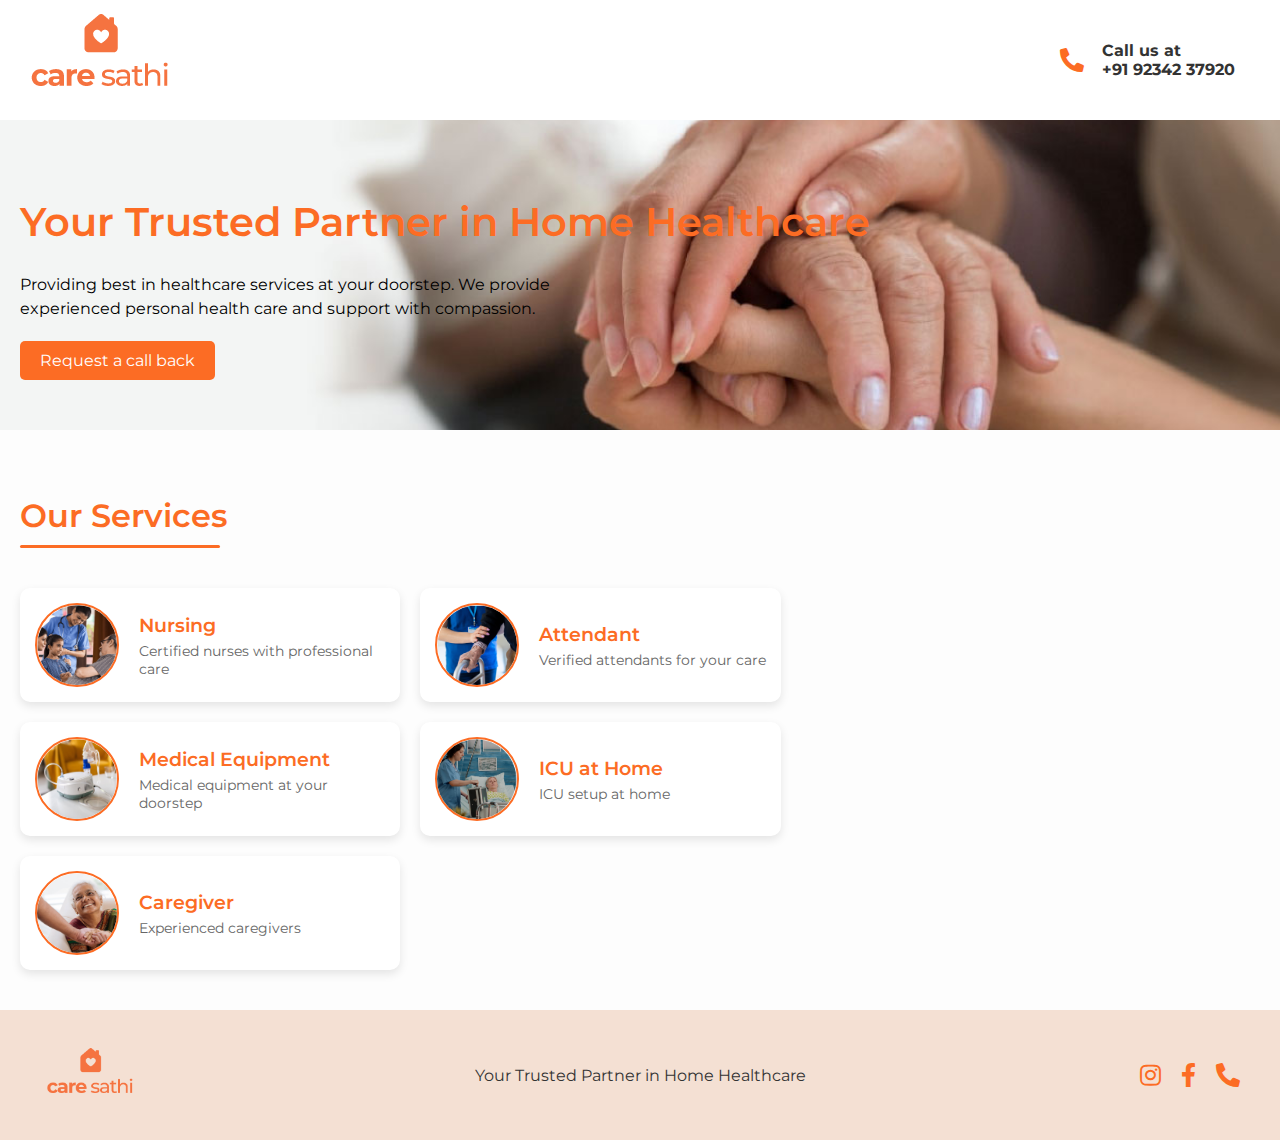
==== Landing page/healthcare.html @ c3883299 "Add files via upload" ====
<!DOCTYPE html>
<html lang="en">
<head>
    <meta charset="UTF-8">
    <meta content="width=device-width, initial-scale=1.0" name="viewport">
    <title>Caresathi</title>
    <link rel="stylesheet" href="https://cdnjs.cloudflare.com/ajax/libs/font-awesome/5.15.4/css/all.min.css">
    <link rel="stylesheet" href="healthcare.css">
    <script>
        function copy(){
            navigator.clipboard.writeText('+91 92342 37920').then(() => {
                alert("Copy Kar liya!")
            })
            .catch(err => {
                console.error('Nahi Copy Kiya: ', err);
            });
        }
        document.addEventListener("DOMContentLoaded", () => {
  document.getElementById("btn_click").addEventListener("click", () => {
    window.location.href = "index.html"; 
  });
});
    </script>
</head>
<body>
    <header>
        <div class="logo"><a href="./healthcare.html" ><img src="images/logo.png"></div></a>
        <div class="header-contact" data-aos="fade-left">
            <a onclick="copy" class="contact-link">
              <i class="fas fa-phone-alt"></i>
              <span>Call us at <br> +91 92342 37920</span>
            </a>
          </div>
    </header>

    <section class="hero">
        <h1>Your Trusted Partner in Home Healthcare</h1>
        <p class="service-description-hero">Providing best in healthcare services at your doorstep. We provide experienced personal health care and support with compassion.</p>
        <a href="index.html" class="btn-primary">Request a call back</a>

    </section>

    <section class="services">
        <div class="service-title">
            <h2>Our Services</h2>

        </div>
        <div class="services-container">
            <div class="services-left">
                <div class="service-box">
                    <img src="images/nursing.png" alt="Nursing">
                    <div>
                        <h3>Nursing</h3>
                        <p>Certified nurses with professional care</p>
                    </div>
                </div>
                <div class="service-box">
                    <img src="images/Medical.png" alt="Medical Equipment">
                    <div>
                        <h3>Medical Equipment</h3>
                        <p>Medical equipment at your doorstep</p>
                    </div>
                </div>
                <div class="service-box">
                    <img src="images/caregiver.png" alt="Caregiver">
                    <div>
                        <h3>Caregiver</h3>
                        <p>Experienced caregivers</p>
                    </div>
                </div>
            </div>
            <div class="services-right">
                <div class="service-box">
                    <img src="images/attended.png" alt="Attendant">
                    <div>
                        <h3>Attendant</h3>
                        <p>Verified attendants for your care</p>
                    </div>
                </div>
                <div class="service-box">
                    <img src="images/icuathome.png" alt="ICU at Home">
                    <div>
                        <h3>ICU at Home</h3>
                        <p>ICU setup at home</p>
                    </div>
                </div>
            </div>
        </div>
    </section>
    
    <footer>
        <div class="footer-container">
            <div class="footer-logo">
                <img src="images/logo.png" alt="Care Sathi Logo" class="logo-img"> <!-- Ensure logo is placed correctly -->
            </div>
            <p class="footer-text">Your Trusted Partner in Home Healthcare</p>
            <div class="footer-social">
                <a href="#" aria-label="Instagram"><i class="fab fa-instagram"></i></a>
                <a href="#" aria-label="Facebook"><i class="fab fa-facebook-f"></i></a>
                <a href="#" aria-label="Phone"><i class="fas fa-phone-alt" onclick="copy()"></i></a>
            </div>
        </div>
    </footer>
</body>
</html>
---- Landing page/healthcare.css ----
@import url("https://fonts.googleapis.com/css2?family=Montserrat:ital,wght@0,100..900;1,100..900&display=swap");
html {
  scroll-behavior: smooth;
  font-family: "Montserrat";
}
h1,
h2,
h3,
h4,
h5,
h6 {
  font-family: "Montserrat";
  font-weight: 600;
}

p,
a,
button,
input,
select,
textarea {
  font-family: "Montserrat";
}
body {
  margin: 0;
  padding: 0;
  font-family: "Montserrat";
  box-sizing: border-box;
  display: flex;
  flex-direction: column;
  min-height: 100vh;
}

header {
  display: flex;
  justify-content: space-between;
  align-items: center;
  height: 80px;
  padding: 20px;
  background-color: #fff;
  box-shadow: 0 2px 5px rgba(0, 0, 0, 0.1);
}

.logo {
  display: flex;
  align-items: center;
  gap: 10px;
  font-size: 1.5rem;
  color: #fc6c24;
}

.contact {
  font-size: 0.9rem;
  color: #333;
}
.header-contact {
  display: flex;
  align-items: center;
}

.contact-link {
  display: flex;
  align-items: center;
  gap: 10px;
  color: #fc6c24;
  font-size: 1rem;
  font-weight: bold;
  text-decoration: none;
  transition: all 0.3s ease;
  padding-right: 25px;
}

.contact-link i {
  font-size: 1.5rem;
  padding: 8px;
}

.contact-link span {
  color: #333;
  line-height: 1.2;
}

.hero {
  text-align: center;
  padding: 50px 20px;
  height: 100%;
  background: url("./images/hero-image.jpg") no-repeat center center/cover;
  color: #fff;
}

.hero h1 {
  font-size: 2.5rem;
  text-align: left;
  color: #fc6c24;
}

.hero p {
  color: #000;
  font-size: 1rem;
  margin: 20px 0;
}

.btn-primary {
  background-color: #fc6c24;
  color: #fff;
  padding: 10px 20px;
  border: none;
  border-radius: 5px;
  font-size: 1rem;
  text-decoration: none;
  display: inline-block;
  float: left;
  margin: 0;
}

.services {
  padding: 40px 20px;
  background-color: #fdfdfd;
  text-align: left;
}

.services h2 {
  font-size: 2rem;
  color: #fc6c24;
  margin-bottom: 10px;
  position: relative;
  display: inline-block;
}

.services h2::after {
  content: "";
  display: block;
  width: 200px;
  height: 3px;
  background-color: #fc6c24;
  margin: 10px 0 0;
  border-radius: 10px;
}

.service-description {
  margin-top: 10px;
  font-size: 1rem;
  color: #666;
  line-height: 1.5;
  max-width: 600px;
}
.service-description-hero {
  margin-top: 10px;
  font-size: 1rem;
  color: #666;
  text-align: left;
  line-height: 1.5;
  max-width: 600px;
}

.services-container {
  display: flex;
  justify-content: flex-start;
  gap: 20px;
  margin-top: 30px;
  flex-wrap: wrap;
}

.services-left,
.services-right {
  display: flex;
  flex-direction: column;
  gap: 20px;
}

.service-box {
  display: flex;
  align-items: center;
  gap: 20px;
  background: #fff;
  box-shadow: 0 4px 10px rgba(0, 0, 0, 0.1);
  border-radius: 10px;
  padding: 15px;
  max-width: 350px;
  transition: transform 0.3s ease, box-shadow 0.3s ease;
  text-align: left;
}
/* ye niche wala code nikal dena agar hover pe elevation nahi chahiye toh*/
.service-box:hover {
  transform: translateY(-5px);
  box-shadow: 0 6px 15px rgba(0, 0, 0, 0.2);
}

.service-box img {
  width: 80px;
  height: 80px;
  border-radius: 50%;
  object-fit: cover;
  border: 2px solid #fc6c24;
}

.service-box h3 {
  font-size: 1.2rem;
  color: #fc6c24;
  margin: 0;
}

.service-box p {
  font-size: 0.9rem;
  color: #666;
  margin: 5px 0 0;
}

@media (max-width: 768px) {
  .services-container {
    flex-direction: column;
    align-items: flex-start;
  }

  .service-box {
    width: 90%;
  }
}

footer {
  background-color: #f4e0d3;
  padding: 15px 30px;
  color: #333;
  text-align: center;
}

.footer-container {
  display: flex;
  justify-content: space-between;
  align-items: center;
  max-width: 1200px;
  margin: 0 auto;
}

.footer-logo {
  display: flex;
  align-items: center;
  gap: 10px;
}

.footer-logo .logo-img {
  width: 100px;
  height: 100px;
}

.footer-logo span {
  font-size: 1.5rem;
  color: #fc6c24;
}

.footer-text {
  flex-grow: 1;
  font-size: 1rem;
  color: #333;
}

.footer-social {
  display: flex;
  gap: 20px;
}

.footer-social a {
  color: #fc6c24;
  font-size: 1.5rem;
  text-decoration: none;
}

.footer-social a:hover {
  color: #333;
}
@media (max-width: 768px) {
  .hero h1 {
    font-size: 2rem;
  }

  .hero p {
    font-size: 0.9rem;
  }

  .btn-primary {
    font-size: 0.9rem;
  }

  .services-container {
    flex-direction: column;
    align-items: center;
  }

  .services-left,
  .services-right {
    width: 100%;
    align-items: center;
  }

  .service-box {
    width: 100%;
    max-width: 350px;
  }
}

@media (max-width: 480px) {
  .services-container {
    flex-direction: column;
  }

  .services-left,
  .services-right {
    width: 100%;
  }

  .service-box {
    width: 100%;
    margin-bottom: 15px;
  }

  footer {
    margin-top: auto;
  }
}
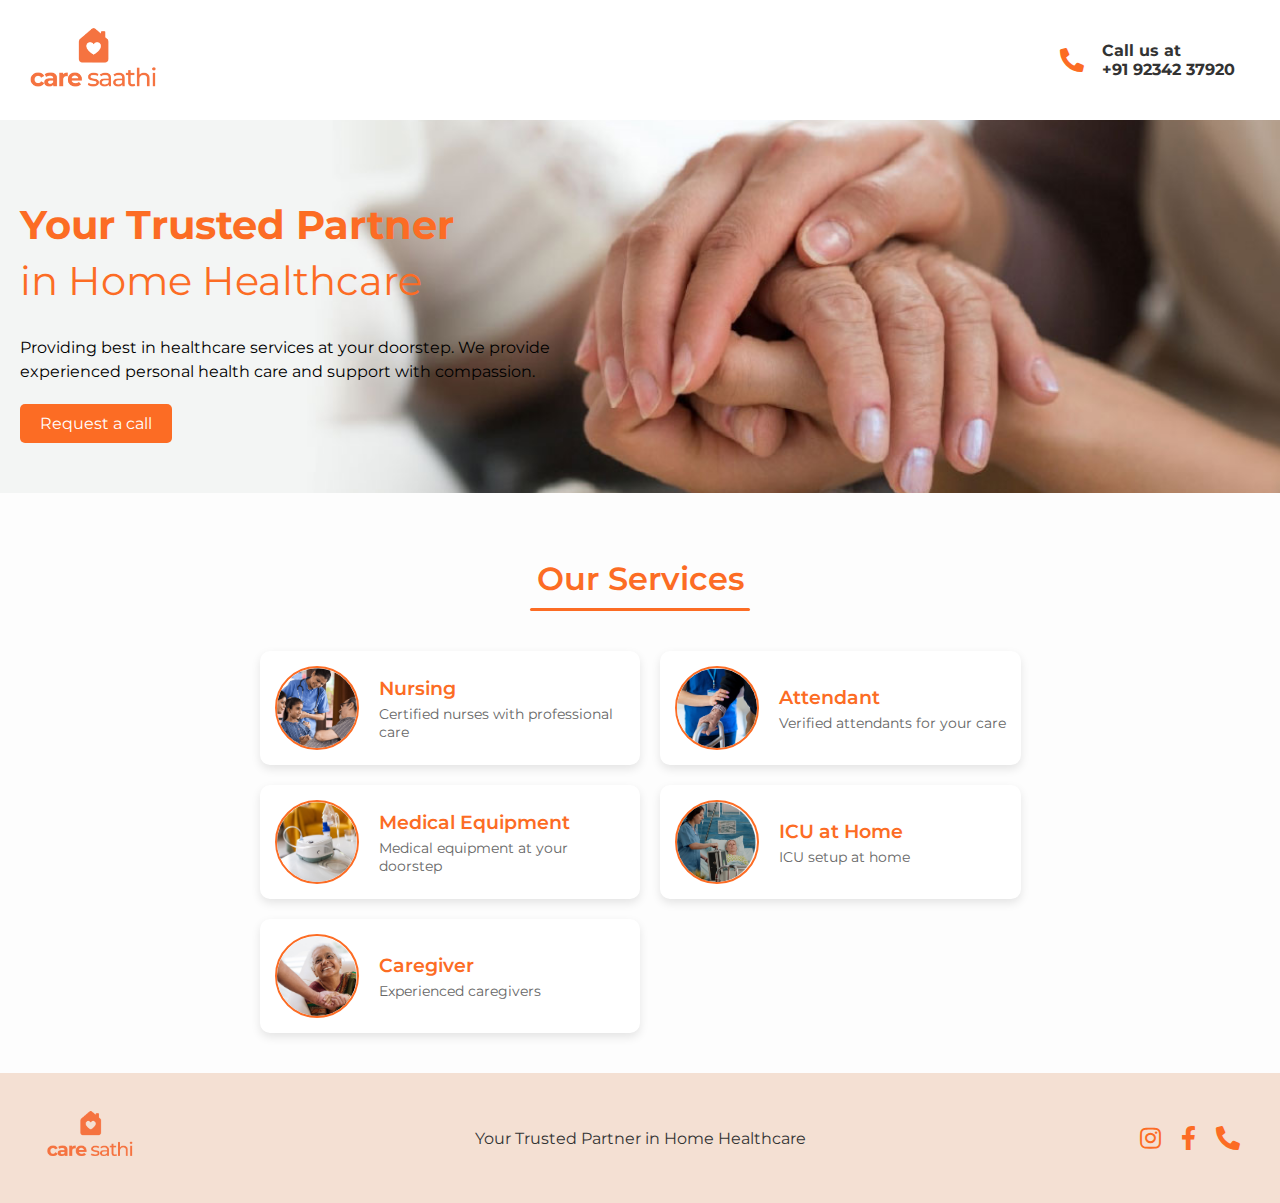
==== commit a2b7a8ce: "Add files via upload" ====
--- a/Landing page/healthcare.html
+++ b/Landing page/healthcare.html
@@ -4,27 +4,28 @@
     <meta charset="UTF-8">
     <meta content="width=device-width, initial-scale=1.0" name="viewport">
     <title>Caresathi</title>
+    <link rel="icon" href="./images/logo-main.png" type="image/png" />  
+    <link rel="icon" href="./images/logo-main.png/logo-192x192.png" sizes="192x192" />
+    <link rel="icon" href="./images/logo-main.png/logo-512x512.png" sizes="512x512" />
+    <link rel="apple-touch-icon" href="./images/logo-main.png/logo-180x180.png">
+    <link rel="icon" href="./images/logo-main.png/logo-192x192.png" sizes="192x192" />
     <link rel="stylesheet" href="https://cdnjs.cloudflare.com/ajax/libs/font-awesome/5.15.4/css/all.min.css">
-    <link rel="stylesheet" href="healthcare.css">
+    <link rel="stylesheet" href="./Styles/healthcare.css">
     <script>
         function copy(){
             navigator.clipboard.writeText('+91 92342 37920').then(() => {
-                alert("Copy Kar liya!")
+                alert("Phone Number copied to clipboard")
             })
             .catch(err => {
-                console.error('Nahi Copy Kiya: ', err);
+                console.error('Error Copying ', err);
             });
         }
-        document.addEventListener("DOMContentLoaded", () => {
-  document.getElementById("btn_click").addEventListener("click", () => {
-    window.location.href = "index.html"; 
-  });
-});
+
     </script>
 </head>
 <body>
     <header>
-        <div class="logo"><a href="./healthcare.html" ><img src="images/logo.png"></div></a>
+        <div class="logo"><a href="./healthcare.html" ><img src="images/logo-main.png"></div></a>
         <div class="header-contact" data-aos="fade-left">
             <a onclick="copy" class="contact-link">
               <i class="fas fa-phone-alt"></i>
@@ -34,9 +35,13 @@
     </header>
 
     <section class="hero">
-        <h1>Your Trusted Partner in Home Healthcare</h1>
-        <p class="service-description-hero">Providing best in healthcare services at your doorstep. We provide experienced personal health care and support with compassion.</p>
-        <a href="index.html" class="btn-primary">Request a call back</a>
+        <h1>
+            <strong>Your Trusted Partner</strong><br> in Home Healthcare
+          </h1>
+          <p class="service-description-hero">
+            Providing best in healthcare services at your doorstep. We provide experienced personal health care and support with compassion.
+          </p>
+        <a href="./Enquire.html" class="btn-primary">Request a call</a>
 
     </section>
 
@@ -48,21 +53,21 @@
         <div class="services-container">
             <div class="services-left">
                 <div class="service-box">
-                    <img src="images/nursing.png" alt="Nursing">
+                    <img src="./images/nursing.png" alt="Nursing">
                     <div>
                         <h3>Nursing</h3>
                         <p>Certified nurses with professional care</p>
                     </div>
                 </div>
                 <div class="service-box">
-                    <img src="images/Medical.png" alt="Medical Equipment">
+                    <img src="./images/Medical.png" alt="Medical Equipment">
                     <div>
                         <h3>Medical Equipment</h3>
                         <p>Medical equipment at your doorstep</p>
                     </div>
                 </div>
                 <div class="service-box">
-                    <img src="images/caregiver.png" alt="Caregiver">
+                    <img src="./images/caregiver.png" alt="Caregiver">
                     <div>
                         <h3>Caregiver</h3>
                         <p>Experienced caregivers</p>
@@ -71,14 +76,14 @@
             </div>
             <div class="services-right">
                 <div class="service-box">
-                    <img src="images/attended.png" alt="Attendant">
+                    <img src="./images/attended.png" alt="Attendant">
                     <div>
                         <h3>Attendant</h3>
                         <p>Verified attendants for your care</p>
                     </div>
                 </div>
                 <div class="service-box">
-                    <img src="images/icuathome.png" alt="ICU at Home">
+                    <img src="./images/icuathome.png" alt="ICU at Home">
                     <div>
                         <h3>ICU at Home</h3>
                         <p>ICU setup at home</p>
--- a/Landing page/Styles/healthcare.css
+++ b/Landing page/Styles/healthcare.css
@@ -0,0 +1,329 @@
+@import url("https://fonts.googleapis.com/css2?family=Montserrat:ital,wght@0,100..900;1,100..900&display=swap");
+html {
+  scroll-behavior: smooth;
+  font-family: "Montserrat";
+}
+h1,
+h2,
+h3,
+h4,
+h5,
+h6 {
+  font-family: "Montserrat";
+  font-weight: 600;
+}
+
+p,
+a,
+button,
+input,
+select,
+textarea {
+  font-family: "Montserrat";
+}
+body {
+  margin: 0;
+  padding: 0;
+  font-family: "Montserrat";
+  box-sizing: border-box;
+  display: flex;
+  flex-direction: column;
+  min-height: 100vh;
+}
+
+header {
+  display: flex;
+  justify-content: space-between;
+  align-items: center;
+  height: 80px;
+  padding: 20px;
+  background-color: #fff;
+  box-shadow: 0 2px 5px rgba(0, 0, 0, 0.1);
+}
+
+.logo {
+  display: flex;
+  align-items: center;
+  gap: 10px;
+  font-size: 1.5rem;
+  color: #fc6c24;
+}
+.logo img {
+  width: 150px;
+  height: auto;
+  object-fit: contain;
+}
+.contact {
+  font-size: 0.9rem;
+  color: #333;
+}
+.header-contact {
+  display: flex;
+  align-items: center;
+}
+
+.contact-link {
+  display: flex;
+  align-items: center;
+  gap: 10px;
+  color: #fc6c24;
+  font-size: 1rem;
+  font-weight: bold;
+  text-decoration: none;
+  transition: all 0.3s ease;
+  padding-right: 25px;
+}
+
+.contact-link i {
+  font-size: 1.5rem;
+  padding: 8px;
+}
+
+.contact-link span {
+  color: #333;
+  line-height: 1.2;
+}
+
+.hero {
+  text-align: left;
+  padding: 50px 20px;
+  height: 100%;
+  background: url("../images/hero-image.jpg") no-repeat center center/cover;
+  color: #fff;
+}
+
+.hero h1 {
+  font-size: 2.5rem;
+  color: #fc6c24;
+  line-height: 1.4;
+  font-weight: normal;
+}
+
+.hero h1 strong {
+  font-weight: bold;
+  color: #fc6c24;
+}
+
+.hero p {
+  color: #000;
+  font-size: 1rem;
+  margin: 20px 0;
+  text-align: left;
+}
+
+.btn-primary {
+  background-color: #fc6c24;
+  color: #fff;
+  padding: 10px 20px;
+  border: none;
+  border-radius: 5px;
+  font-size: 1rem;
+  text-decoration: none;
+  display: inline-block;
+  float: left;
+  margin: 0;
+}
+
+.services {
+  padding: 40px 20px;
+  background-color: #fdfdfd;
+  text-align: center;
+}
+
+.services h2 {
+  font-size: 2rem;
+  color: #fc6c24;
+  margin-bottom: 10px;
+  position: relative;
+  display: inline-block;
+}
+
+.services h2::after {
+  content: "";
+  display: block;
+  width: 220px;
+  height: 3px;
+  background-color: #fc6c24;
+  margin: 10px 0 0;
+  border-radius: 10px;
+}
+
+.service-description {
+  margin-top: 10px;
+  font-size: 1rem;
+  color: #666;
+  line-height: 1.5;
+  max-width: 600px;
+}
+.service-description-hero {
+  margin-top: 10px;
+  font-size: 1rem;
+  color: #666;
+  text-align: left;
+  line-height: 1.5;
+  max-width: 600px;
+}
+
+.services-container {
+  display: flex;
+  justify-content: center;
+  gap: 20px;
+  margin-top: 30px;
+  flex-wrap: wrap;
+}
+
+.services-left,
+.services-right {
+  display: flex;
+  flex-direction: column;
+  gap: 20px;
+}
+
+.service-box {
+  display: flex;
+  align-items: center;
+  gap: 20px;
+  background: #fff;
+  box-shadow: 0 4px 10px rgba(0, 0, 0, 0.1);
+  border-radius: 10px;
+  padding: 15px;
+  max-width: 350px;
+  transition: transform 0.3s ease, box-shadow 0.3s ease;
+  text-align: left;
+}
+.service-box:hover {
+  transform: translateY(-5px);
+  box-shadow: 0 6px 15px rgba(0, 0, 0, 0.2);
+}
+
+.service-box img {
+  width: 80px;
+  height: 80px;
+  border-radius: 50%;
+  object-fit: cover;
+  border: 2px solid #fc6c24;
+}
+
+.service-box h3 {
+  font-size: 1.2rem;
+  color: #fc6c24;
+  margin: 0;
+}
+
+.service-box p {
+  font-size: 0.9rem;
+  color: #666;
+  margin: 5px 0 0;
+}
+
+@media (max-width: 768px) {
+  .services-container {
+    flex-direction: column;
+    align-items: flex-start;
+  }
+
+  .service-box {
+    width: 90%;
+  }
+}
+
+footer {
+  background-color: #f4e0d3;
+  padding: 15px 30px;
+  color: #333;
+  text-align: center;
+}
+
+.footer-container {
+  display: flex;
+  justify-content: space-between;
+  align-items: center;
+  max-width: 1200px;
+  margin: 0 auto;
+}
+
+.footer-logo {
+  display: flex;
+  align-items: center;
+  gap: 10px;
+}
+
+.footer-logo .logo-img {
+  width: 100px;
+  height: 100px;
+}
+
+.footer-logo span {
+  font-size: 1.5rem;
+  color: #fc6c24;
+}
+
+.footer-text {
+  flex-grow: 1;
+  font-size: 1rem;
+  color: #333;
+}
+
+.footer-social {
+  display: flex;
+  gap: 20px;
+}
+
+.footer-social a {
+  color: #fc6c24;
+  font-size: 1.5rem;
+  text-decoration: none;
+}
+
+.footer-social a:hover {
+  color: #333;
+}
+@media (max-width: 768px) {
+  .hero h1 {
+    font-size: 2rem;
+  }
+
+  .hero p {
+    font-size: 0.9rem;
+  }
+
+  .btn-primary {
+    font-size: 0.9rem;
+  }
+
+  .services-container {
+    flex-direction: column;
+    align-items: center;
+  }
+
+  .services-left,
+  .services-right {
+    width: 100%;
+    align-items: center;
+  }
+
+  .service-box {
+    width: 100%;
+    max-width: 350px;
+  }
+}
+
+@media (max-width: 480px) {
+  .services-container {
+    flex-direction: column;
+  }
+
+  .services-left,
+  .services-right {
+    width: 100%;
+  }
+
+  .service-box {
+    width: 100%;
+    margin-bottom: 15px;
+  }
+
+  footer {
+    margin-top: auto;
+  }
+}
